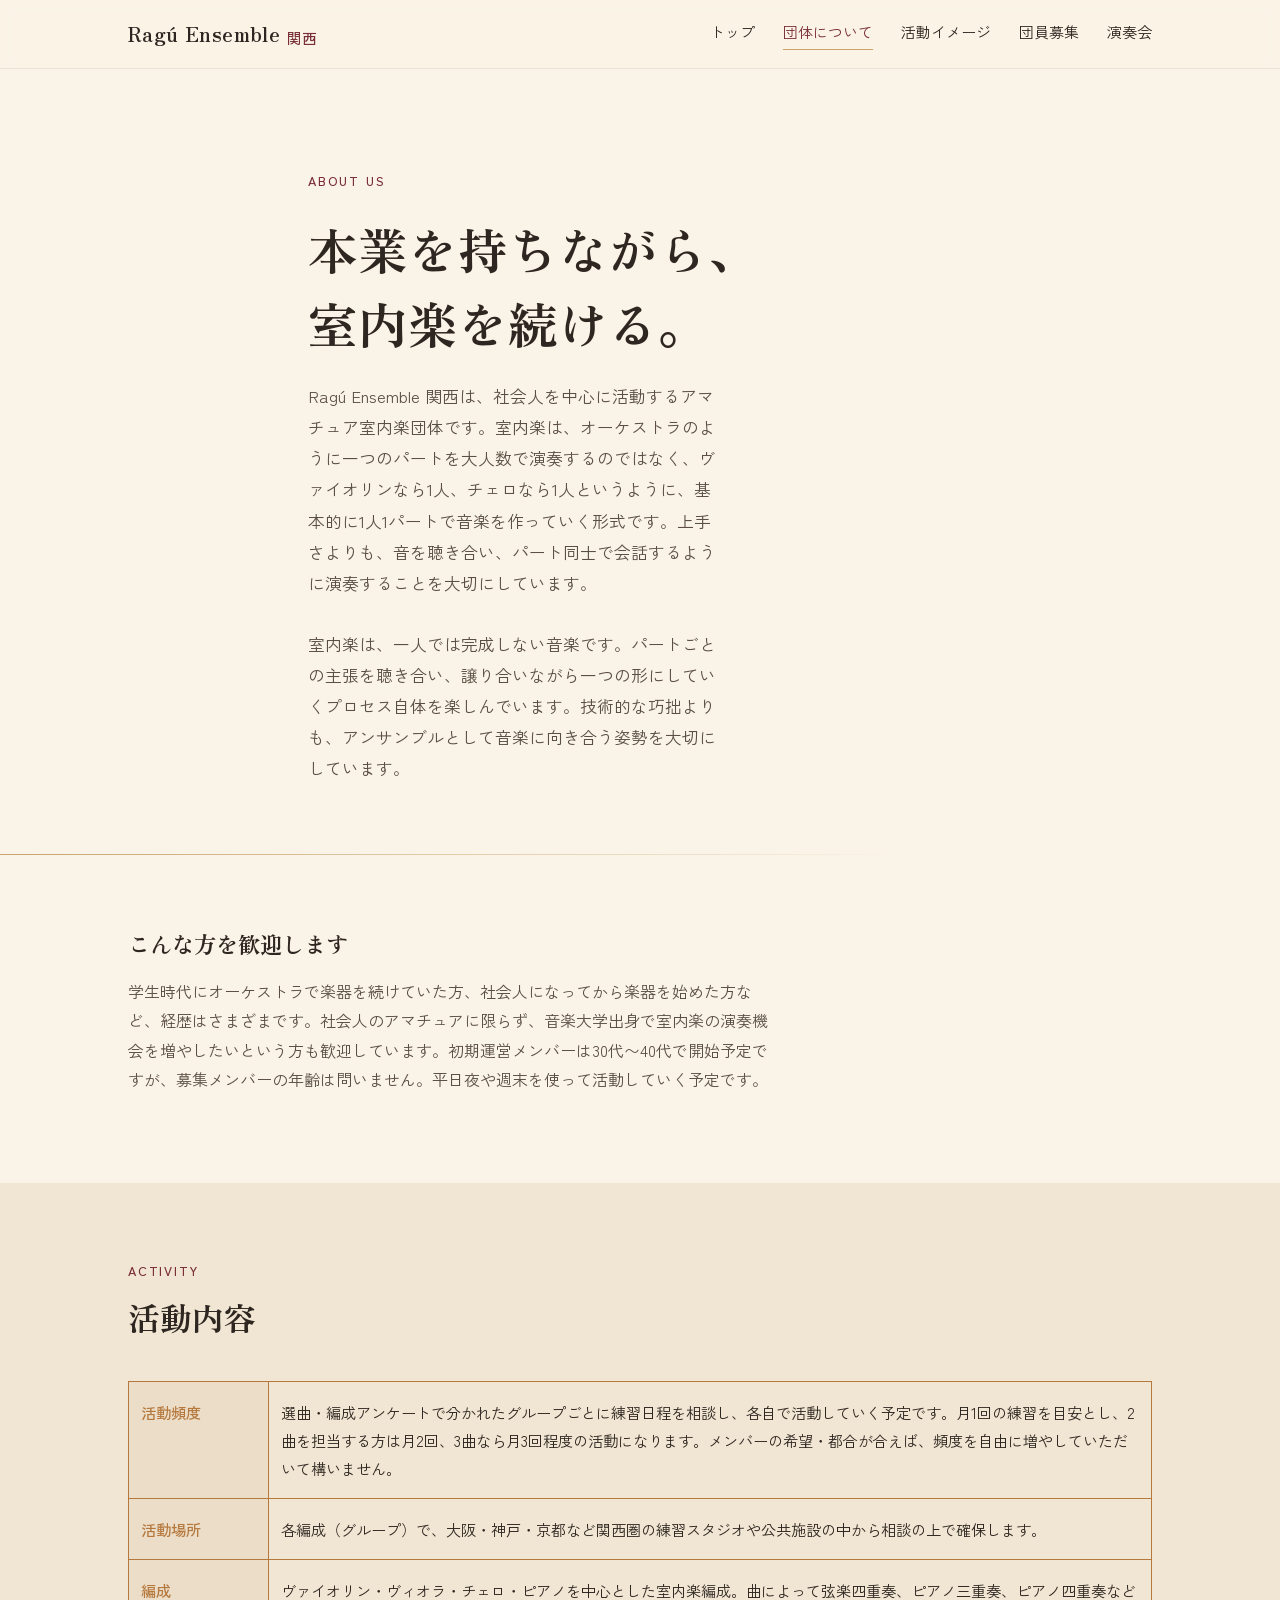
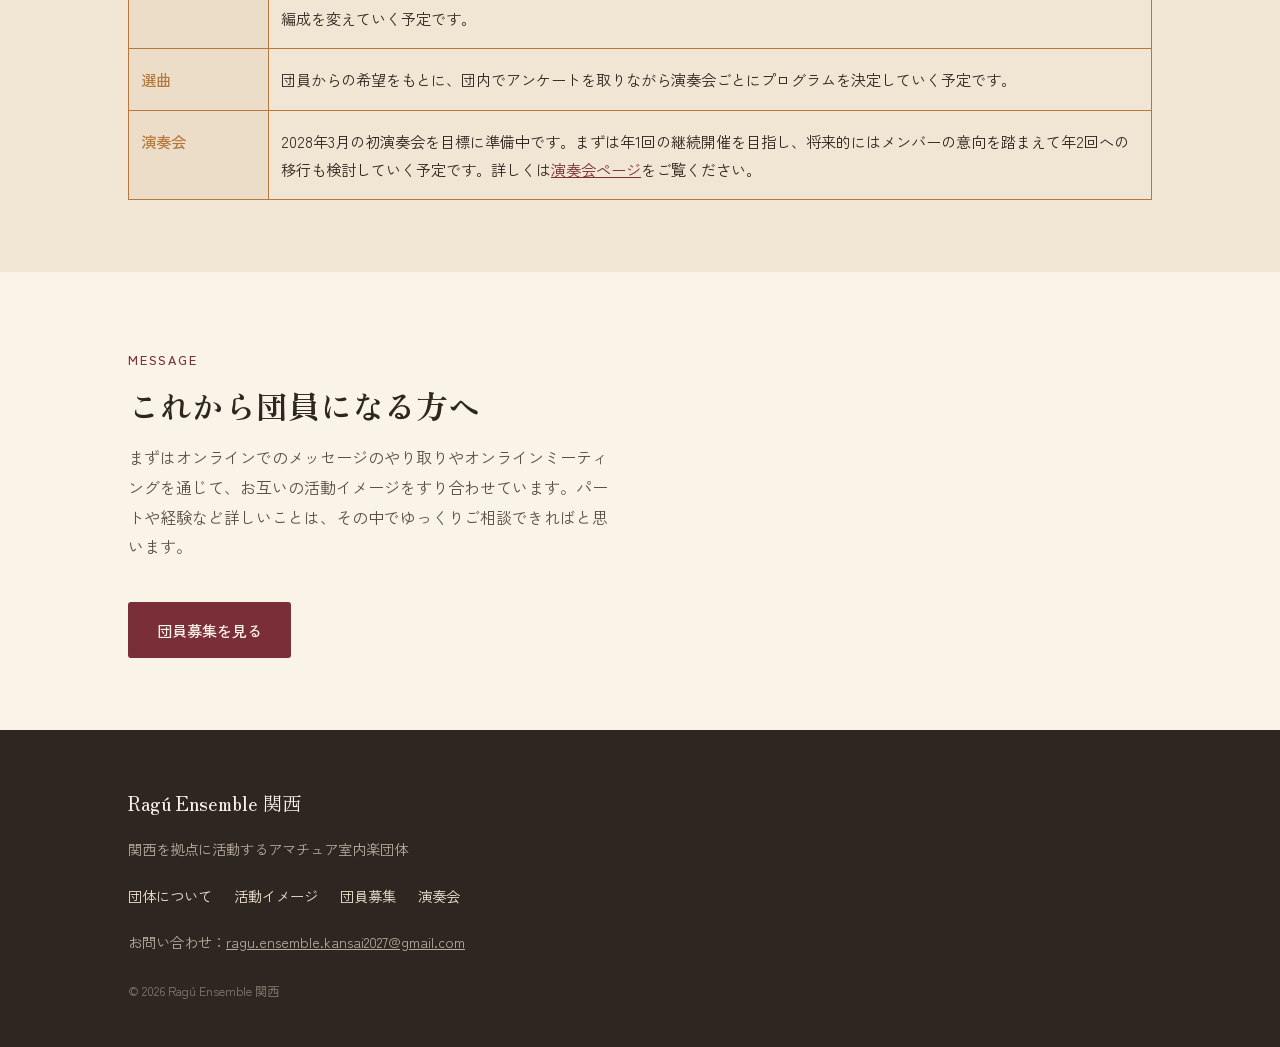
==== about.html @ c034cf57 "Add files via upload" ====
<!DOCTYPE html>
<html lang="ja">
<head>
<meta charset="UTF-8">
<meta name="viewport" content="width=device-width, initial-scale=1.0">
<title>団体について｜Ragú Ensemble 関西</title>
<meta name="description" content="Ragú Ensemble 関西の活動理念、活動内容、練習体制についてご紹介します。">
<link rel="stylesheet" href="style.css">
</head>
<body>

<header>
  <div class="wrap header-inner">
    <a href="index.html" class="logo">Ragú Ensemble<span class="logo-sub">関西</span></a>
    <nav>
      <a href="index.html">トップ</a>
      <a href="about.html" class="active">団体について</a>
      <a href="flow.html">活動イメージ</a>
      <a href="recruit.html">団員募集</a>
      <a href="concert.html">演奏会</a>
    </nav>
  </div>
</header>

<section class="hero" style="padding-bottom: 40px;">
  <div class="wrap" style="grid-template-columns: 1fr; max-width: 720px;">
    <div>
      <span class="eyebrow">ABOUT US</span>
      <h1>本業を持ちながら、<br>室内楽を続ける。</h1>
      <p class="lead">Ragú Ensemble 関西は、社会人を中心に活動するアマチュア室内楽団体です。室内楽は、オーケストラのように一つのパートを大人数で演奏するのではなく、ヴァイオリンなら1人、チェロなら1人というように、基本的に1人1パートで音楽を作っていく形式です。上手さよりも、音を聴き合い、パート同士で会話するように演奏することを大切にしています。</p>
      <p class="lead">室内楽は、一人では完成しない音楽です。パートごとの主張を聴き合い、譲り合いながら一つの形にしていくプロセス自体を楽しんでいます。技術的な巧拙よりも、アンサンブルとして音楽に向き合う姿勢を大切にしています。</p>
    </div>
  </div>
</section>

<hr class="divider">

<section>
  <div class="wrap">
    <div style="max-width: 640px;">
      <h2 style="font-size: 1.4rem; margin-bottom: 16px;">こんな方を歓迎します</h2>
      <p style="color: var(--ink-soft);">学生時代にオーケストラで楽器を続けていた方、社会人になってから楽器を始めた方など、経歴はさまざまです。社会人のアマチュアに限らず、音楽大学出身で室内楽の演奏機会を増やしたいという方も歓迎しています。初期運営メンバーは30代〜40代で開始予定ですが、募集メンバーの年齢は問いません。平日夜や週末を使って活動していく予定です。</p>
    </div>
  </div>
</section>

<section class="section-alt">
  <div class="wrap">
    <div class="section-head">
      <span class="eyebrow">ACTIVITY</span>
      <h2>活動内容</h2>
    </div>
    <table class="info-table">
      <tr>
        <th>活動頻度</th>
        <td>選曲・編成アンケートで分かれたグループごとに練習日程を相談し、各自で活動していく予定です。月1回の練習を目安とし、2曲を担当する方は月2回、3曲なら月3回程度の活動になります。メンバーの希望・都合が合えば、頻度を自由に増やしていただいて構いません。</td>
      </tr>
      <tr>
        <th>活動場所</th>
        <td>各編成（グループ）で、大阪・神戸・京都など関西圏の練習スタジオや公共施設の中から相談の上で確保します。</td>
      </tr>
      <tr>
        <th>編成</th>
        <td>ヴァイオリン・ヴィオラ・チェロ・ピアノを中心とした室内楽編成。曲によって弦楽四重奏、ピアノ三重奏、ピアノ四重奏など編成を変えていく予定です。</td>
      </tr>
      <tr>
        <th>選曲</th>
        <td>団員からの希望をもとに、団内でアンケートを取りながら演奏会ごとにプログラムを決定していく予定です。</td>
      </tr>
      <tr>
        <th>演奏会</th>
        <td>2028年3月の初演奏会を目標に準備中です。まずは年1回の継続開催を目指し、将来的にはメンバーの意向を踏まえて年2回への移行も検討していく予定です。詳しくは<a href="concert.html" style="color: var(--wine); text-decoration: underline;">演奏会ページ</a>をご覧ください。</td>
      </tr>
    </table>
  </div>
</section>

<section>
  <div class="wrap">
    <div class="section-head">
      <span class="eyebrow">MESSAGE</span>
      <h2>これから団員になる方へ</h2>
      <p>まずはオンラインでのメッセージのやり取りやオンラインミーティングを通じて、お互いの活動イメージをすり合わせています。パートや経験など詳しいことは、その中でゆっくりご相談できればと思います。</p>
    </div>
    <a href="recruit.html" class="btn btn-primary">団員募集を見る</a>
  </div>
</section>

<footer>
  <div class="wrap footer-inner">
    <div class="footer-brand">Ragú Ensemble 関西</div>
    <p>関西を拠点に活動するアマチュア室内楽団体</p>
    <div class="footer-links">
      <a href="about.html">団体について</a>
      <a href="flow.html">活動イメージ</a>
      <a href="recruit.html">団員募集</a>
      <a href="concert.html">演奏会</a>
    </div>
    <p class="footer-contact">お問い合わせ：<a href="mailto:ragu.ensemble.kansai2027@gmail.com" style="color: inherit; text-decoration: underline;">ragu.ensemble.kansai2027@gmail.com</a></p>
    <p class="footer-copy">© 2026 Ragú Ensemble 関西</p>
  </div>
</footer>

</body>
</html>
---- style.css ----
@import url('https://fonts.googleapis.com/css2?family=Zen+Old+Mincho:wght@400;600;700&family=Zen+Kaku+Gothic+New:wght@400;500;700&display=swap');

:root {
  --paper: #FAF3E7;
  --paper-alt: #F1E6D3;
  --ink: #2E2620;
  --ink-soft: #5A4F42;
  --wine: #7A2E38;
  --wine-deep: #5C2129;
  --wood: #B5793E;
  --gold: #C9A46C;
  --sage: #5C6B4F;
  --max-width: 1080px;
}

* { box-sizing: border-box; }

html { scroll-behavior: smooth; }

body {
  margin: 0;
  background: var(--paper);
  color: var(--ink);
  font-family: "Zen Kaku Gothic New", "Hiragino Sans", "Yu Gothic", sans-serif;
  line-height: 1.85;
  -webkit-font-smoothing: antialiased;
}

h1, h2, h3, .logo {
  font-family: "Zen Old Mincho", serif;
  font-weight: 700;
  color: var(--ink);
  line-height: 1.5;
  margin: 0;
}

a {
  color: inherit;
  text-decoration: none;
}

a:focus-visible,
button:focus-visible {
  outline: 2px solid var(--wine);
  outline-offset: 3px;
}

img { max-width: 100%; display: block; }

.wrap {
  max-width: var(--max-width);
  margin: 0 auto;
  padding: 0 28px;
}

/* ---------- Header ---------- */
header {
  position: sticky;
  top: 0;
  z-index: 50;
  background: rgba(250, 243, 231, 0.92);
  backdrop-filter: blur(6px);
  border-bottom: 1px solid rgba(46, 38, 32, 0.08);
}

.header-inner {
  display: flex;
  align-items: center;
  justify-content: space-between;
  padding-top: 18px;
  padding-bottom: 18px;
  flex-wrap: wrap;
  gap: 14px;
}

.logo {
  font-size: 1.25rem;
  letter-spacing: 0.02em;
}

.logo-sub {
  font-family: "Zen Kaku Gothic New", sans-serif;
  font-weight: 500;
  font-size: 0.72em;
  color: var(--wine);
  margin-left: 0.5em;
  vertical-align: middle;
}

nav {
  display: flex;
  gap: 28px;
  font-size: 0.94rem;
}

nav a {
  position: relative;
  padding-bottom: 4px;
}

nav a.active,
nav a:hover {
  color: var(--wine);
}

nav a::after {
  content: "";
  position: absolute;
  left: 0;
  right: 100%;
  bottom: 0;
  height: 1px;
  background: var(--gold);
  transition: right 0.25s ease;
}

nav a:hover::after,
nav a.active::after {
  right: 0;
}

/* ---------- Hero ---------- */
.hero {
  padding: 96px 0 64px;
  position: relative;
  overflow: hidden;
}

.hero .wrap {
  display: grid;
  grid-template-columns: 1.15fr 0.85fr;
  gap: 48px;
  align-items: center;
}

.eyebrow {
  display: inline-block;
  font-size: 0.8rem;
  letter-spacing: 0.14em;
  color: var(--wine);
  font-weight: 500;
  margin-bottom: 18px;
}

.hero h1 {
  font-size: clamp(2.1rem, 4.2vw, 3.1rem);
  margin-bottom: 22px;
}

.hero p.lead {
  font-size: 1.05rem;
  color: var(--ink-soft);
  max-width: 46ch;
  margin-bottom: 30px;
}

.hero-actions {
  display: flex;
  gap: 16px;
  flex-wrap: wrap;
}

.arcs-wrap {
  display: flex;
  align-items: center;
  justify-content: center;
}

.arcs {
  width: 100%;
  max-width: 340px;
  height: auto;
}

.arcs path {
  fill: none;
  stroke-width: 2.5;
  stroke-linecap: round;
  stroke-dasharray: 600;
  stroke-dashoffset: 600;
  animation: draw-arc 1.6s ease forwards;
}

.arcs path:nth-child(1) { stroke: var(--wine); animation-delay: 0.05s; }
.arcs path:nth-child(2) { stroke: var(--wood); animation-delay: 0.25s; }
.arcs path:nth-child(3) { stroke: var(--sage); animation-delay: 0.45s; }
.arcs path:nth-child(4) { stroke: var(--gold); animation-delay: 0.65s; }

@keyframes draw-arc {
  to { stroke-dashoffset: 0; }
}

@media (prefers-reduced-motion: reduce) {
  .arcs path {
    animation: none;
    stroke-dashoffset: 0;
  }
  html { scroll-behavior: auto; }
}

/* ---------- Buttons ---------- */
.btn {
  display: inline-flex;
  align-items: center;
  gap: 8px;
  padding: 13px 28px;
  border-radius: 3px;
  font-size: 0.95rem;
  font-weight: 500;
  border: 1px solid transparent;
  cursor: pointer;
}

.btn-primary {
  background: var(--wine);
  color: var(--paper);
}
.btn-primary:hover { background: var(--wine-deep); }

.btn-ghost {
  background: transparent;
  border-color: var(--ink);
  color: var(--ink);
}
.btn-ghost:hover { border-color: var(--wine); color: var(--wine); }

/* ---------- Sections ---------- */
section { padding: 72px 0; }

.divider {
  height: 1px;
  background: linear-gradient(90deg, var(--gold), transparent 70%);
  border: none;
  margin: 0;
}

.section-head {
  margin-bottom: 40px;
  max-width: 60ch;
}

.section-head .eyebrow { margin-bottom: 10px; }

.section-head h2 {
  font-size: clamp(1.5rem, 3vw, 2rem);
}

.section-head p {
  color: var(--ink-soft);
  margin-top: 14px;
}

.section-alt { background: var(--paper-alt); }

/* ---------- Card grid ---------- */
.grid {
  display: grid;
  gap: 24px;
}

.grid-3 { grid-template-columns: repeat(3, 1fr); }
.grid-4 { grid-template-columns: repeat(4, 1fr); }
.grid-2 { grid-template-columns: repeat(2, 1fr); }

.card {
  background: var(--paper);
  border: 1px solid rgba(46, 38, 32, 0.1);
  border-radius: 4px;
  padding: 28px 24px;
}

.card h3 {
  font-size: 1.1rem;
  margin-bottom: 10px;
  color: var(--wine);
}

.card p {
  color: var(--ink-soft);
  font-size: 0.95rem;
  margin: 0;
}

.part-tag {
  display: inline-block;
  font-size: 0.75rem;
  letter-spacing: 0.08em;
  color: var(--wood);
  border: 1px solid var(--wood);
  border-radius: 999px;
  padding: 3px 12px;
  margin-bottom: 14px;
}

/* ---------- Scene cards (活動の一コマ) ---------- */
.scene-card {
  background: var(--paper);
  border-left: 3px solid var(--gold);
  padding: 22px 24px;
}

.scene-card .scene-time {
  font-size: 0.78rem;
  letter-spacing: 0.06em;
  color: var(--wood);
  margin-bottom: 8px;
  display: block;
}

.scene-card p {
  color: var(--ink-soft);
  margin: 0;
  font-size: 0.95rem;
}

/* ---------- Testimonial (団員の声) ---------- */
.quote-card {
  background: var(--paper-alt);
  border-radius: 4px;
  padding: 32px 28px;
  position: relative;
}

.quote-mark {
  font-family: "Zen Old Mincho", serif;
  font-size: 2.6rem;
  color: var(--gold);
  line-height: 1;
  display: block;
  margin-bottom: 6px;
}

.quote-card p.quote-body {
  color: var(--ink);
  font-size: 0.98rem;
  margin: 0 0 16px;
  line-height: 1.9;
}

.quote-attr {
  font-size: 0.85rem;
  color: var(--wood);
  display: block;
}

/* ---------- Photo placeholder ---------- */
.photo-placeholder {
  aspect-ratio: 4 / 3;
  background: var(--paper-alt);
  border: 1px dashed rgba(46,38,32,0.25);
  border-radius: 4px;
  display: flex;
  align-items: center;
  justify-content: center;
  color: var(--ink-soft);
  font-size: 0.82rem;
  letter-spacing: 0.04em;
  text-align: center;
  padding: 12px;
}

/* ---------- CTA banner ---------- */
.cta-banner {
  background: var(--wine);
  color: var(--paper);
  padding: 64px 0;
  text-align: center;
}

.cta-banner h2 {
  color: var(--paper);
  font-size: clamp(1.4rem, 3vw, 1.9rem);
  margin-bottom: 16px;
}

.cta-banner p {
  color: rgba(250, 243, 231, 0.85);
  max-width: 50ch;
  margin: 0 auto 28px;
}

.cta-banner .btn-primary {
  background: var(--paper);
  color: var(--wine);
}
.cta-banner .btn-primary:hover {
  background: var(--gold);
  color: var(--ink);
}

/* ---------- Steps (flow) ---------- */
.steps {
  display: grid;
  gap: 0;
  border-top: 1px solid rgba(46,38,32,0.1);
}

.step {
  display: grid;
  grid-template-columns: 90px 1fr;
  gap: 24px;
  padding: 28px 0;
  border-bottom: 1px solid rgba(46,38,32,0.1);
}

.step-label {
  font-family: "Zen Old Mincho", serif;
  color: var(--gold);
  font-size: 0.95rem;
  letter-spacing: 0.05em;
}

.step h3 {
  font-size: 1.05rem;
  margin-bottom: 6px;
}

.step p {
  color: var(--ink-soft);
  margin: 0;
  font-size: 0.95rem;
}

/* ---------- Cycle diagram v2: 6-node biannual (春/秋) cycle ---------- */
.cyc2-rect-spring { fill: var(--paper); stroke: var(--wine); stroke-width: 3; }
.cyc2-rect-autumn { fill: var(--paper); stroke: var(--gold); stroke-width: 3; stroke-dasharray: 6 5; }

.cyc2-arrow-solid { fill: none; stroke: var(--wine); stroke-width: 2.5; }
.cyc2-arrow-dashed { fill: none; stroke: var(--gold); stroke-width: 2.5; stroke-dasharray: 7 6; }

.cyc2-title {
  font-family: "Zen Kaku Gothic New", sans-serif;
  font-weight: 700;
  font-size: 23px;
  text-anchor: middle;
  fill: var(--ink);
}

.cyc2-month {
  font-family: "Zen Kaku Gothic New", sans-serif;
  font-size: 16px;
  text-anchor: middle;
}

.cyc2-month-spring { fill: var(--wine); }
.cyc2-month-autumn { fill: var(--wood); }

.cyc2-note {
  font-family: "Zen Kaku Gothic New", sans-serif;
  font-size: 15px;
  fill: var(--wood);
  text-anchor: middle;
}

.cyc2-center-title {
  font-family: "Zen Old Mincho", serif;
  font-size: 21px;
  text-anchor: middle;
  fill: var(--ink-soft);
}

.cyc2-legend {
  font-family: "Zen Kaku Gothic New", sans-serif;
  font-size: 15px;
  fill: var(--ink-soft);
}

/* ---------- Cycle diagram (活動イメージ) ---------- */
.cycle-diagram-wrap {
  display: flex;
  justify-content: center;
  margin-bottom: 48px;
}

.cycle-diagram-img {
  width: 100%;
  max-width: 720px;
  height: auto;
  display: block;
  margin: 0 auto;
}

.cycle-diagram {
  width: 100%;
  max-width: 520px;
  height: auto;
}

.cycle-arrow {
  fill: none;
  stroke: var(--gold);
  stroke-width: 2.5;
}

.cycle-arrow-loop {
  fill: none;
  stroke: var(--ink-soft);
  stroke-width: 2;
  stroke-dasharray: 7 7;
  opacity: 0.55;
}

.cycle-node-1 { fill: var(--wine); }
.cycle-node-2 { fill: var(--wood); }
.cycle-node-3 { fill: var(--sage); }
.cycle-node-4 { fill: var(--gold); }

.cycle-node-ring {
  fill: none;
  stroke: var(--paper);
  stroke-width: 6;
}

.cycle-glyph {
  font-family: "Zen Old Mincho", serif;
  font-size: 34px;
  font-weight: 700;
  text-anchor: middle;
  dominant-baseline: central;
}

.cycle-glyph-light { fill: var(--paper); }
.cycle-glyph-dark { fill: var(--ink); }

.cycle-month {
  font-family: "Zen Kaku Gothic New", sans-serif;
  font-size: 17px;
  font-weight: 500;
  text-anchor: middle;
}

.cycle-title {
  font-family: "Zen Kaku Gothic New", sans-serif;
  font-size: 20px;
  font-weight: 700;
  text-anchor: middle;
  fill: var(--ink);
}

.cycle-month-1, .cycle-title-1-mark { fill: var(--wine); }
.cycle-month-2 { fill: var(--wood); }
.cycle-month-3 { fill: var(--sage); }
.cycle-month-4 { fill: var(--wood); }

.cycle-label-right { text-anchor: start; }
.cycle-label-left { text-anchor: end; }

.cycle-center {
  font-family: "Zen Old Mincho", serif;
  font-size: 19px;
  text-anchor: middle;
  fill: var(--ink-soft);
}

.cycle-loop-label {
  font-family: "Zen Kaku Gothic New", sans-serif;
  font-size: 15px;
  fill: var(--ink-soft);
  text-anchor: middle;
}

/* ---------- Timeline (活動イメージ) ---------- */
.step-wide {
  grid-template-columns: 132px 1fr;
}

.step-label.wide {
  font-size: 0.82rem;
  line-height: 1.5;
}

.step-sublist {
  margin: 14px 0 0;
  padding: 0;
  list-style: none;
}

.step-sublist li {
  position: relative;
  padding-left: 20px;
  margin-bottom: 8px;
  color: var(--ink-soft);
  font-size: 0.92rem;
}

.step-sublist li::before {
  content: "";
  position: absolute;
  left: 0;
  top: 0.65em;
  width: 6px;
  height: 6px;
  border-radius: 50%;
  background: var(--gold);
}

.step-sublist .sub-label {
  color: var(--wine);
  font-weight: 500;
}

.step.step-final {
  border-bottom: none;
}

/* ---------- FAQ ---------- */
.faq-item {
  border-bottom: 1px solid rgba(46,38,32,0.1);
  padding: 22px 0;
}

.faq-item h3 {
  font-size: 1rem;
  display: flex;
  gap: 12px;
  color: var(--ink);
}

.faq-item .q-mark {
  color: var(--wine);
  font-family: "Zen Old Mincho", serif;
}

.faq-item p {
  color: var(--ink-soft);
  margin: 10px 0 0 28px;
  font-size: 0.95rem;
}

/* ---------- Info table ---------- */
.info-table {
  width: 100%;
  border-collapse: collapse;
  border: 1px solid var(--wood);
}

.info-table th, .info-table td {
  text-align: left;
  padding: 16px 12px;
  font-size: 0.95rem;
  vertical-align: top;
  border: 1px solid var(--wood);
}

.info-table th {
  width: 140px;
  color: var(--wood);
  font-weight: 500;
  background: rgba(181, 121, 62, 0.08);
}

/* ---------- Past concert list ---------- */
.concert-past {
  border-left: 2px solid var(--gold);
  padding-left: 24px;
  margin-bottom: 20px;
}

.concert-past .concert-date {
  font-size: 0.85rem;
  color: var(--wood);
  letter-spacing: 0.04em;
}

.concert-past h3 {
  font-size: 1.05rem;
  margin: 6px 0 8px;
}

.concert-past p {
  color: var(--ink-soft);
  margin: 0;
  font-size: 0.93rem;
}

/* ---------- Footer ---------- */
footer {
  background: var(--ink);
  color: var(--paper-alt);
  padding: 56px 0 32px;
}

.footer-brand {
  font-family: "Zen Old Mincho", serif;
  font-size: 1.2rem;
  color: var(--paper);
  margin-bottom: 10px;
}

footer p { color: rgba(241, 230, 211, 0.7); font-size: 0.9rem; }

.footer-links {
  display: flex;
  gap: 22px;
  margin: 20px 0;
  font-size: 0.9rem;
}

.footer-links a:hover { color: var(--gold); }

.footer-copy {
  margin-top: 24px;
  font-size: 0.78rem;
  color: rgba(241, 230, 211, 0.45);
}

/* ---------- Responsive ---------- */
@media (max-width: 860px) {
  .hero .wrap { grid-template-columns: 1fr; }
  .arcs-wrap { order: -1; max-width: 220px; margin: 0 auto; }
  .grid-3, .grid-4, .grid-2 { grid-template-columns: 1fr 1fr; }
  nav { gap: 18px; font-size: 0.88rem; }
}

@media (max-width: 560px) {
  .wrap { padding: 0 20px; }
  .grid-3, .grid-4, .grid-2 { grid-template-columns: 1fr; }
  .step { grid-template-columns: 1fr; gap: 6px; }
  .header-inner { justify-content: center; text-align: center; }
  nav { justify-content: center; }
}
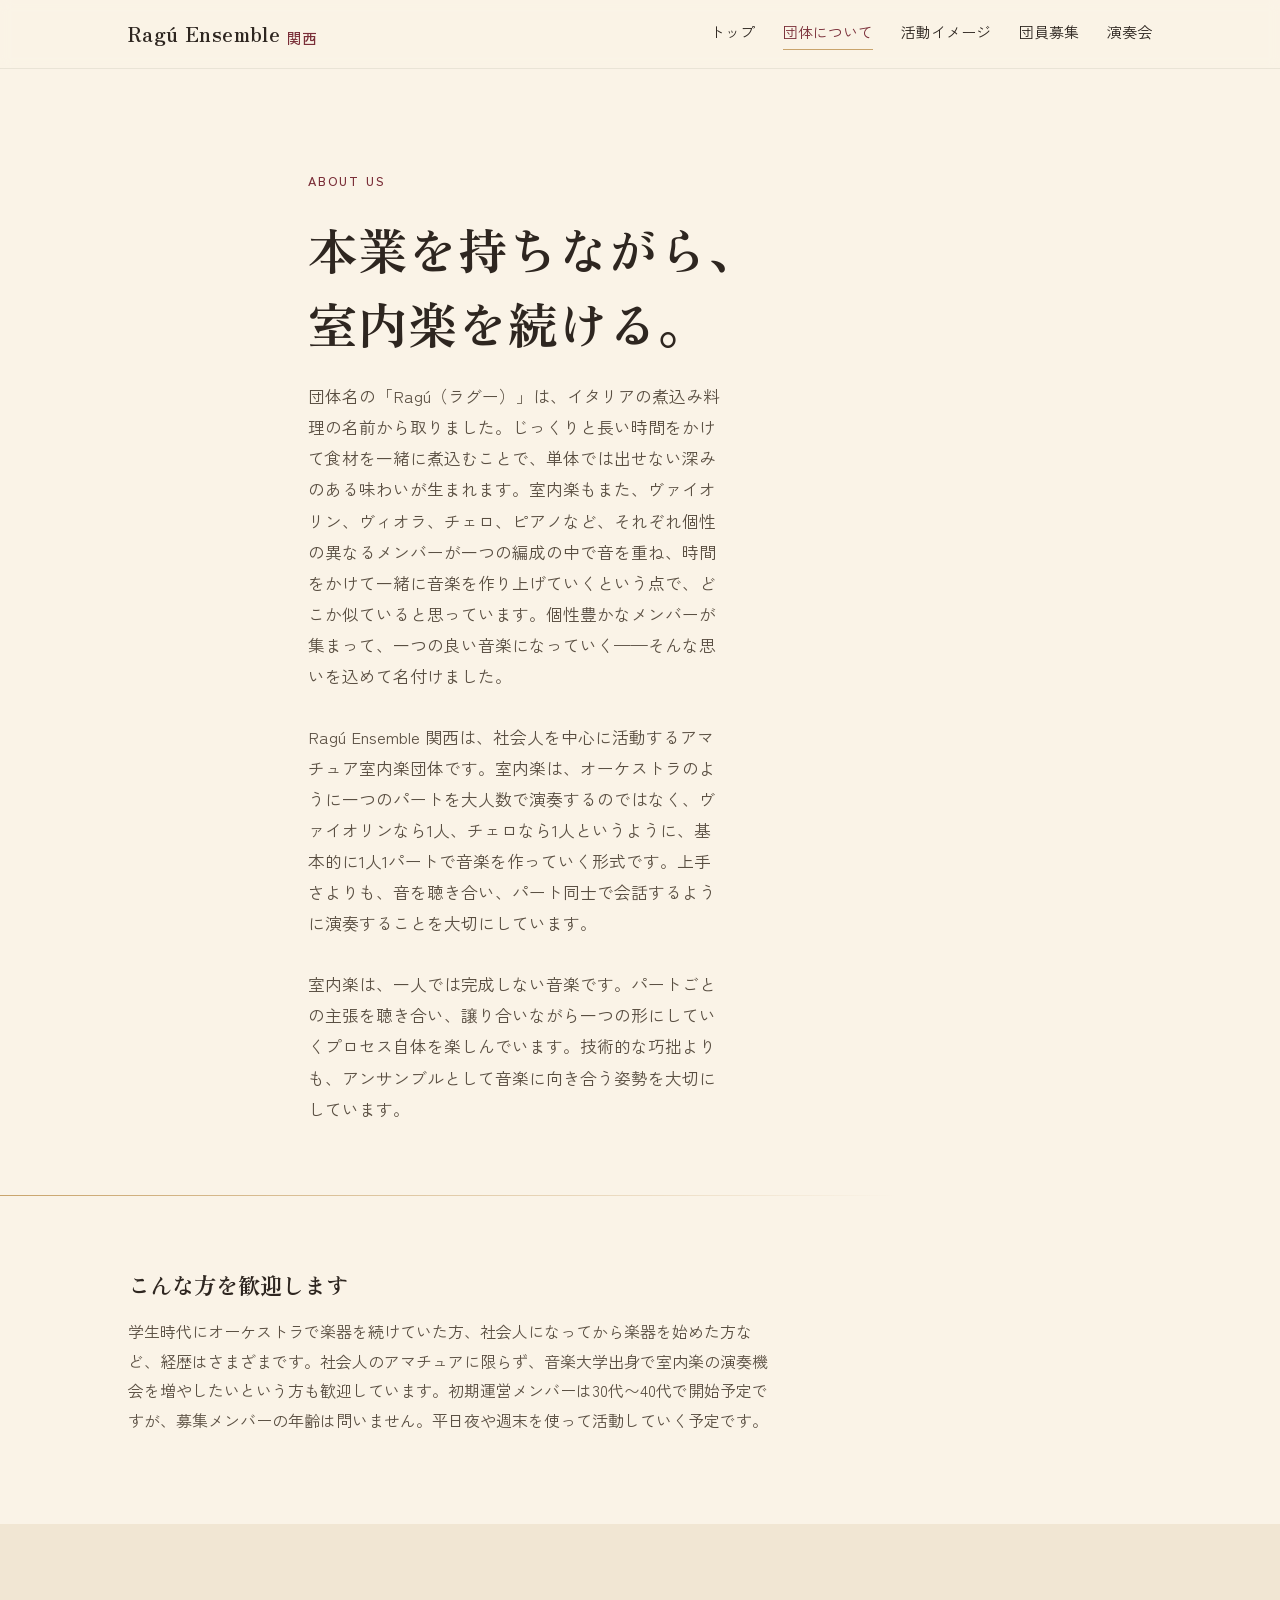
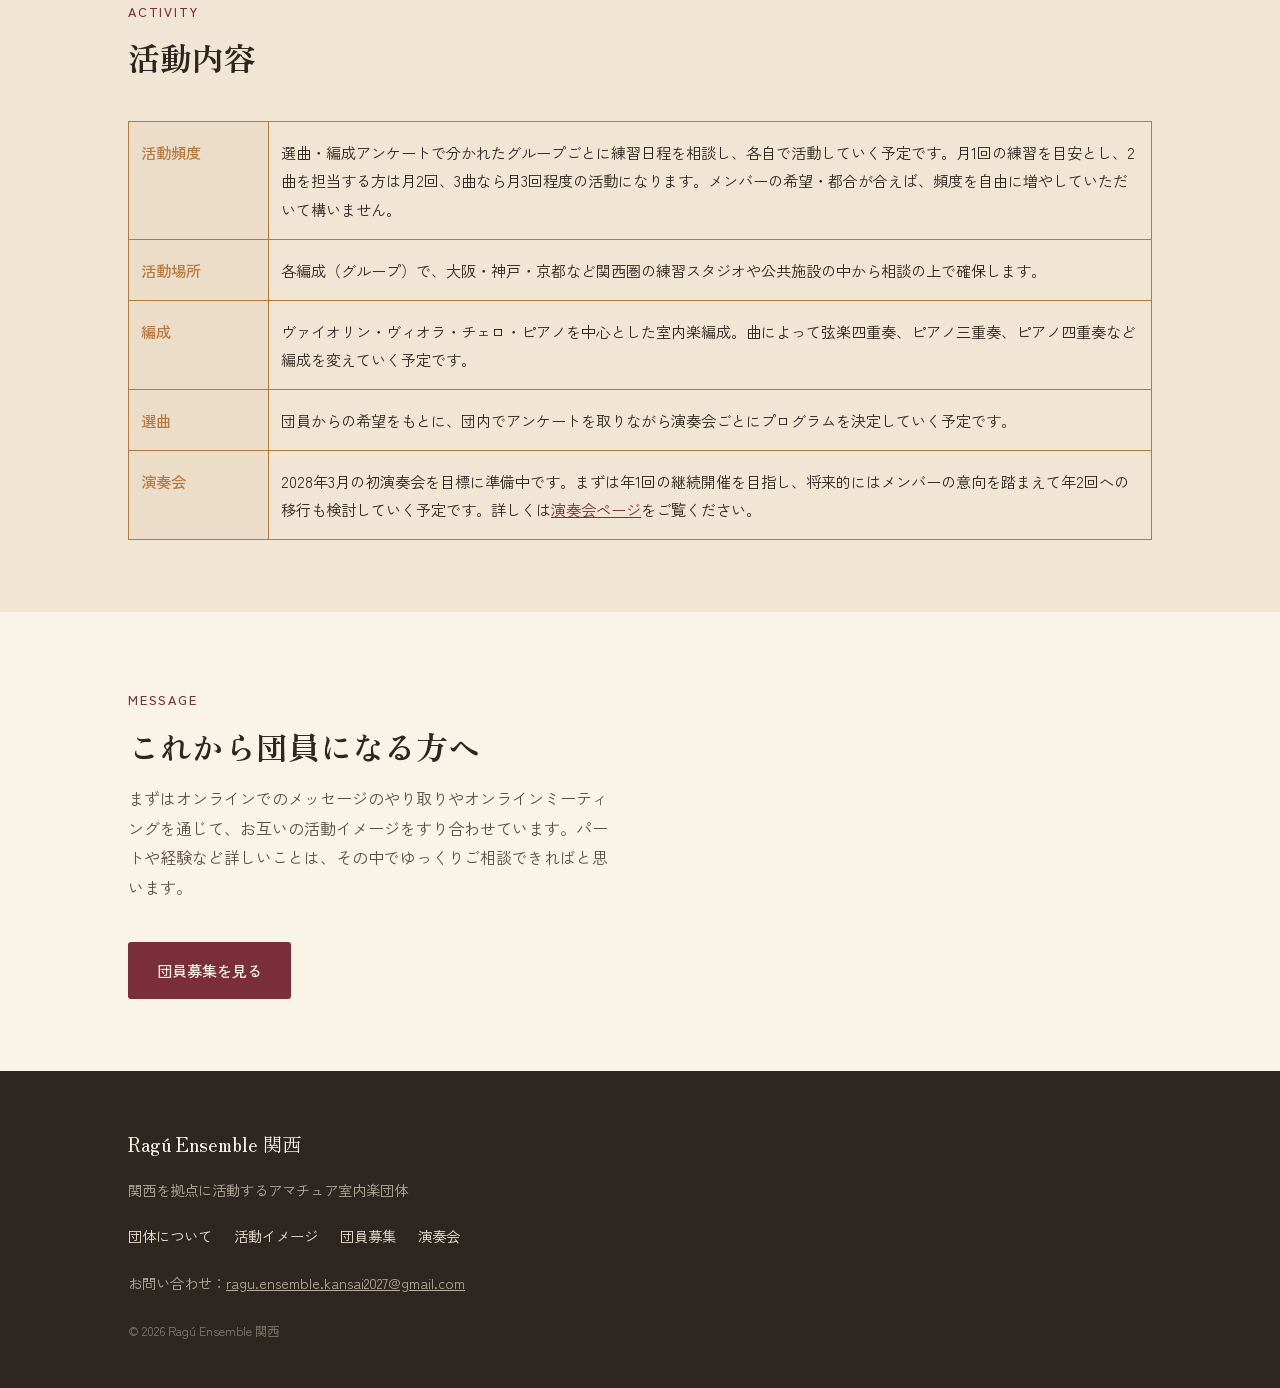
==== commit 9cd465ec: "Add files via upload" ====
--- a/about.html
+++ b/about.html
@@ -27,6 +27,7 @@
     <div>
       <span class="eyebrow">ABOUT US</span>
       <h1>本業を持ちながら、<br>室内楽を続ける。</h1>
+      <p class="lead">団体名の「Ragú（ラグー）」は、イタリアの煮込み料理の名前から取りました。じっくりと長い時間をかけて食材を一緒に煮込むことで、単体では出せない深みのある味わいが生まれます。室内楽もまた、ヴァイオリン、ヴィオラ、チェロ、ピアノなど、それぞれ個性の異なるメンバーが一つの編成の中で音を重ね、時間をかけて一緒に音楽を作り上げていくという点で、どこか似ていると思っています。個性豊かなメンバーが集まって、一つの良い音楽になっていく——そんな思いを込めて名付けました。</p>
       <p class="lead">Ragú Ensemble 関西は、社会人を中心に活動するアマチュア室内楽団体です。室内楽は、オーケストラのように一つのパートを大人数で演奏するのではなく、ヴァイオリンなら1人、チェロなら1人というように、基本的に1人1パートで音楽を作っていく形式です。上手さよりも、音を聴き合い、パート同士で会話するように演奏することを大切にしています。</p>
       <p class="lead">室内楽は、一人では完成しない音楽です。パートごとの主張を聴き合い、譲り合いながら一つの形にしていくプロセス自体を楽しんでいます。技術的な巧拙よりも、アンサンブルとして音楽に向き合う姿勢を大切にしています。</p>
     </div>
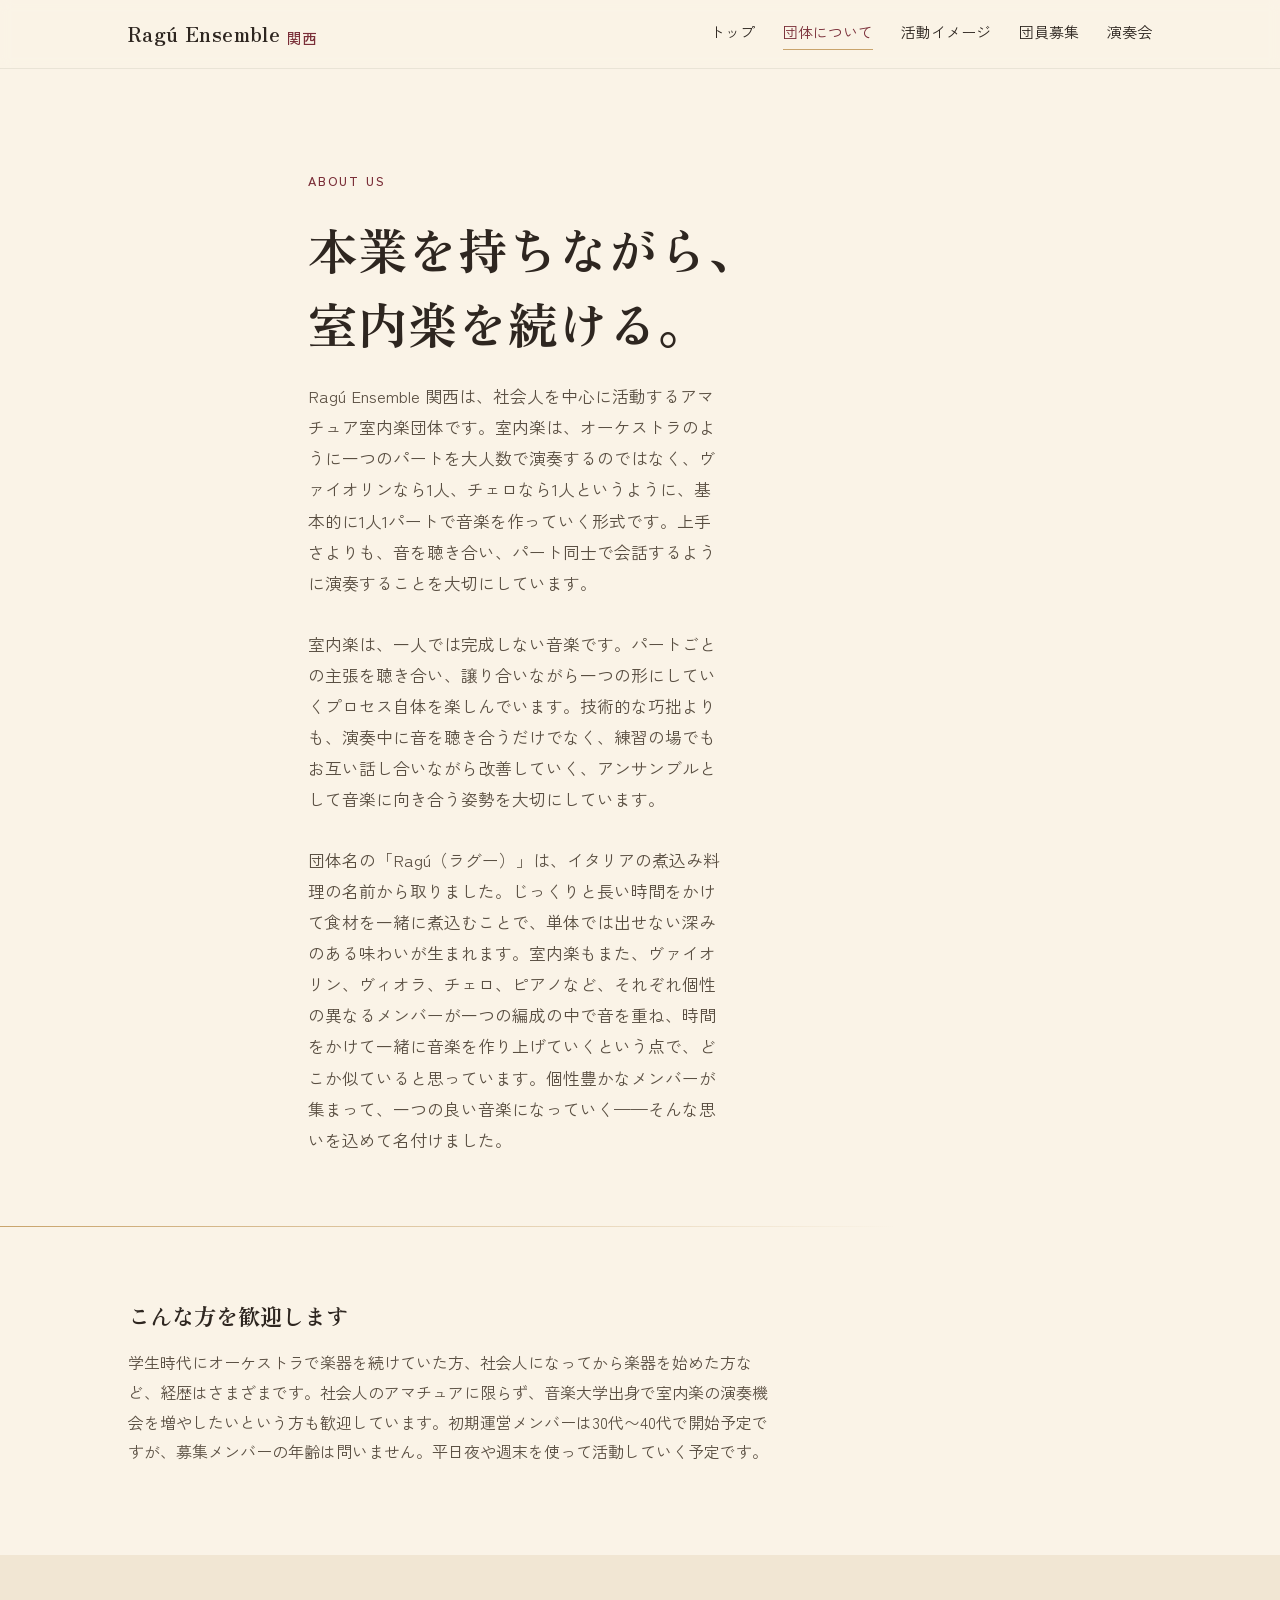
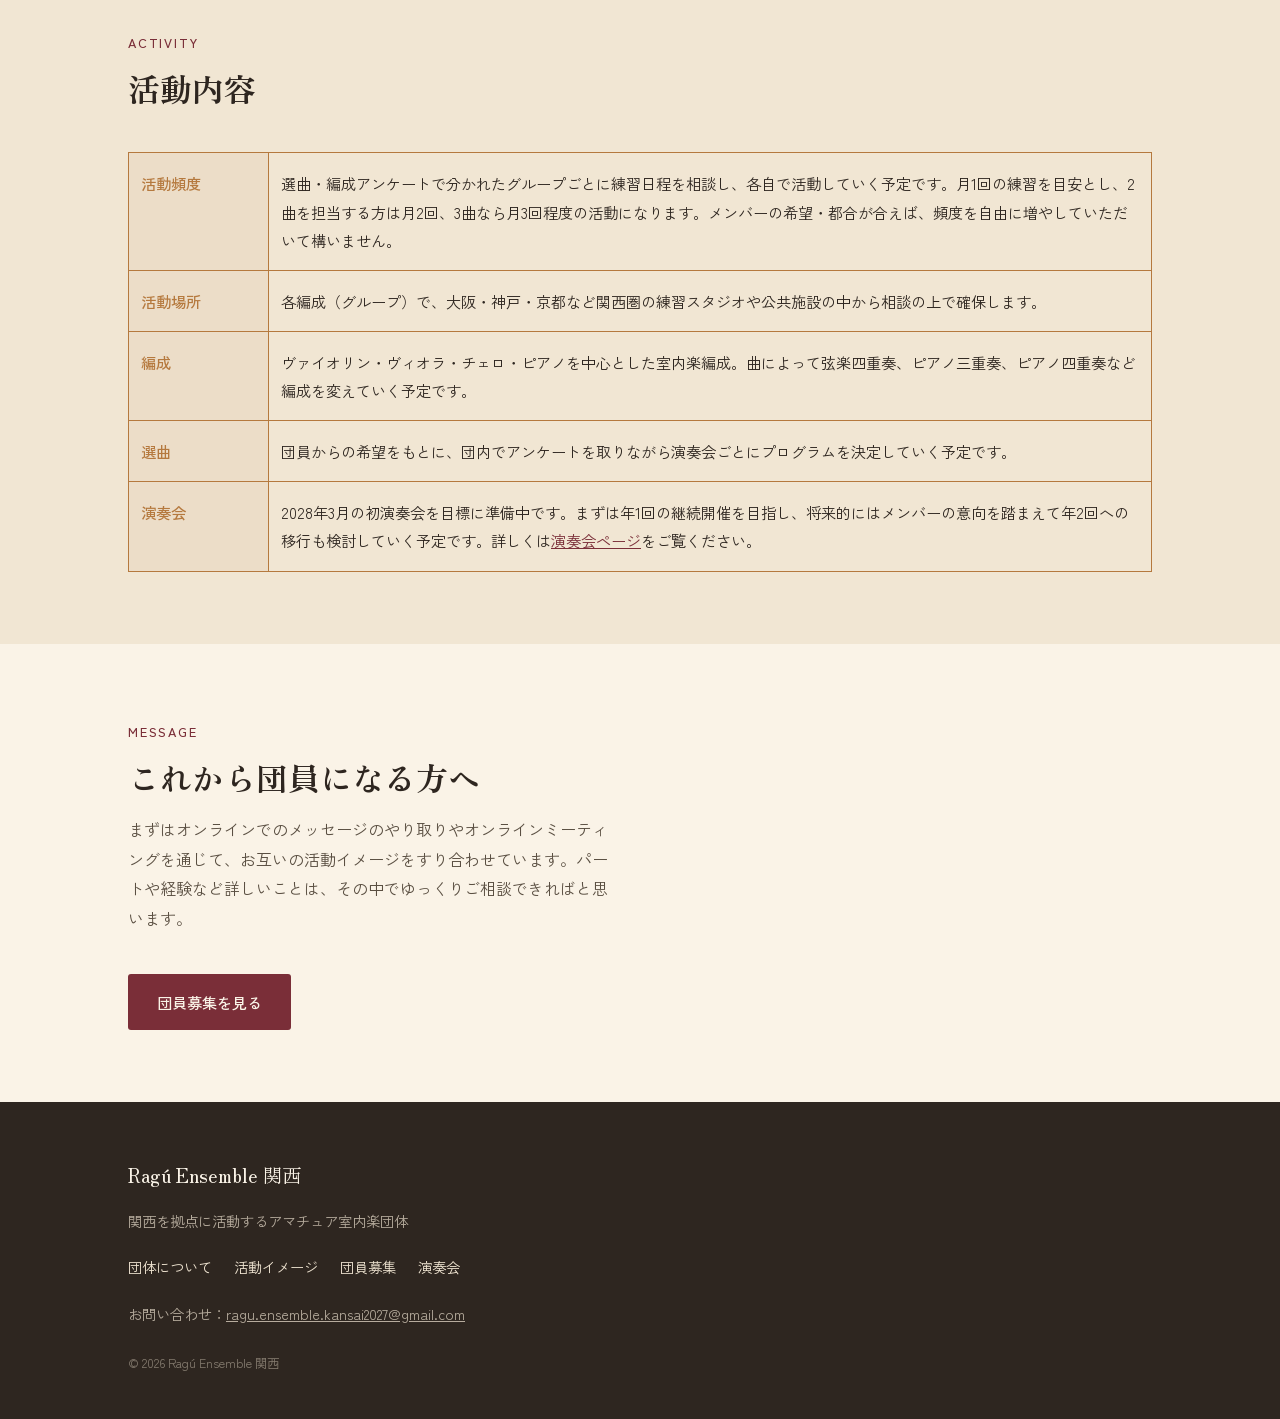
==== commit 97cce4a5: "Add files via upload" ====
--- a/about.html
+++ b/about.html
@@ -27,9 +27,9 @@
     <div>
       <span class="eyebrow">ABOUT US</span>
       <h1>本業を持ちながら、<br>室内楽を続ける。</h1>
+      <p class="lead">Ragú Ensemble 関西は、社会人を中心に活動するアマチュア室内楽団体です。室内楽は、オーケストラのように一つのパートを大人数で演奏するのではなく、ヴァイオリンなら1人、チェロなら1人というように、基本的に1人1パートで音楽を作っていく形式です。上手さよりも、音を聴き合い、パート同士で会話するように演奏することを大切にしています。</p>
+      <p class="lead">室内楽は、一人では完成しない音楽です。パートごとの主張を聴き合い、譲り合いながら一つの形にしていくプロセス自体を楽しんでいます。技術的な巧拙よりも、演奏中に音を聴き合うだけでなく、練習の場でもお互い話し合いながら改善していく、アンサンブルとして音楽に向き合う姿勢を大切にしています。</p>
       <p class="lead">団体名の「Ragú（ラグー）」は、イタリアの煮込み料理の名前から取りました。じっくりと長い時間をかけて食材を一緒に煮込むことで、単体では出せない深みのある味わいが生まれます。室内楽もまた、ヴァイオリン、ヴィオラ、チェロ、ピアノなど、それぞれ個性の異なるメンバーが一つの編成の中で音を重ね、時間をかけて一緒に音楽を作り上げていくという点で、どこか似ていると思っています。個性豊かなメンバーが集まって、一つの良い音楽になっていく——そんな思いを込めて名付けました。</p>
-      <p class="lead">Ragú Ensemble 関西は、社会人を中心に活動するアマチュア室内楽団体です。室内楽は、オーケストラのように一つのパートを大人数で演奏するのではなく、ヴァイオリンなら1人、チェロなら1人というように、基本的に1人1パートで音楽を作っていく形式です。上手さよりも、音を聴き合い、パート同士で会話するように演奏することを大切にしています。</p>
-      <p class="lead">室内楽は、一人では完成しない音楽です。パートごとの主張を聴き合い、譲り合いながら一つの形にしていくプロセス自体を楽しんでいます。技術的な巧拙よりも、アンサンブルとして音楽に向き合う姿勢を大切にしています。</p>
     </div>
   </div>
 </section>
